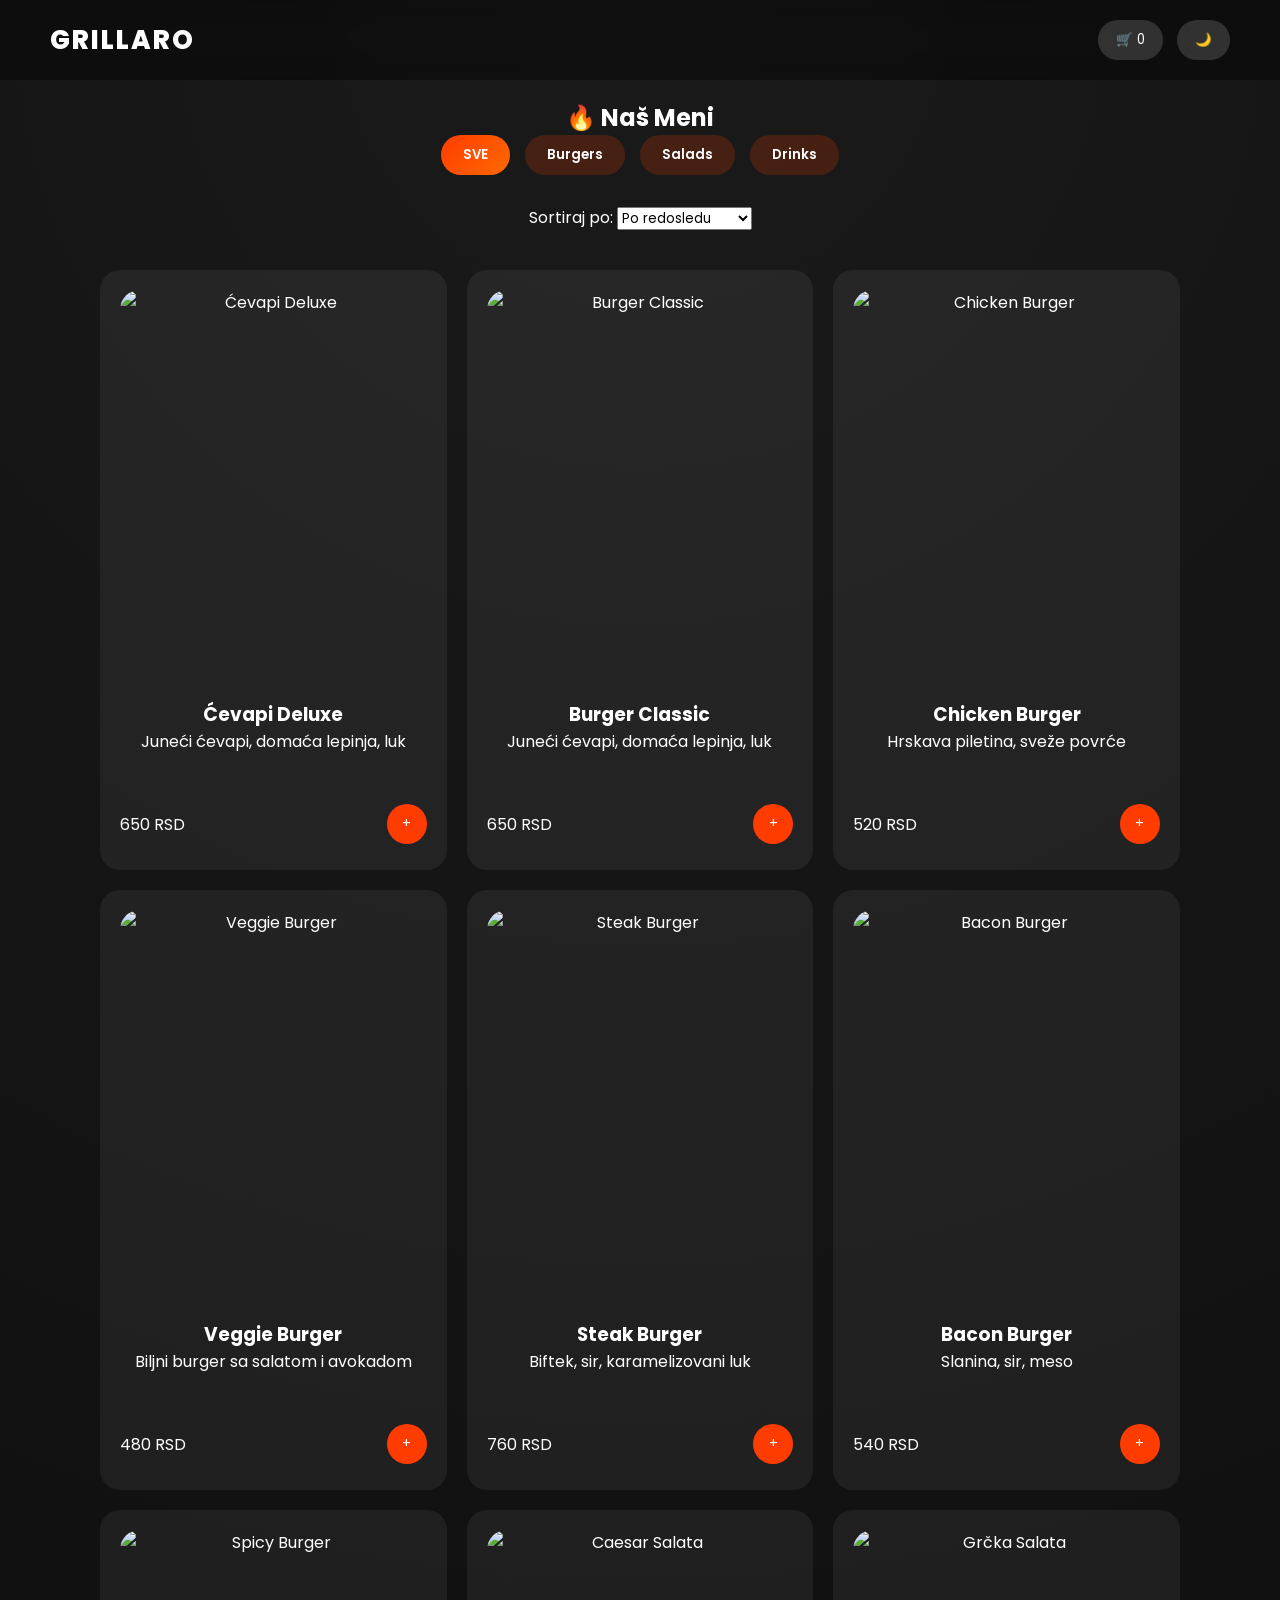
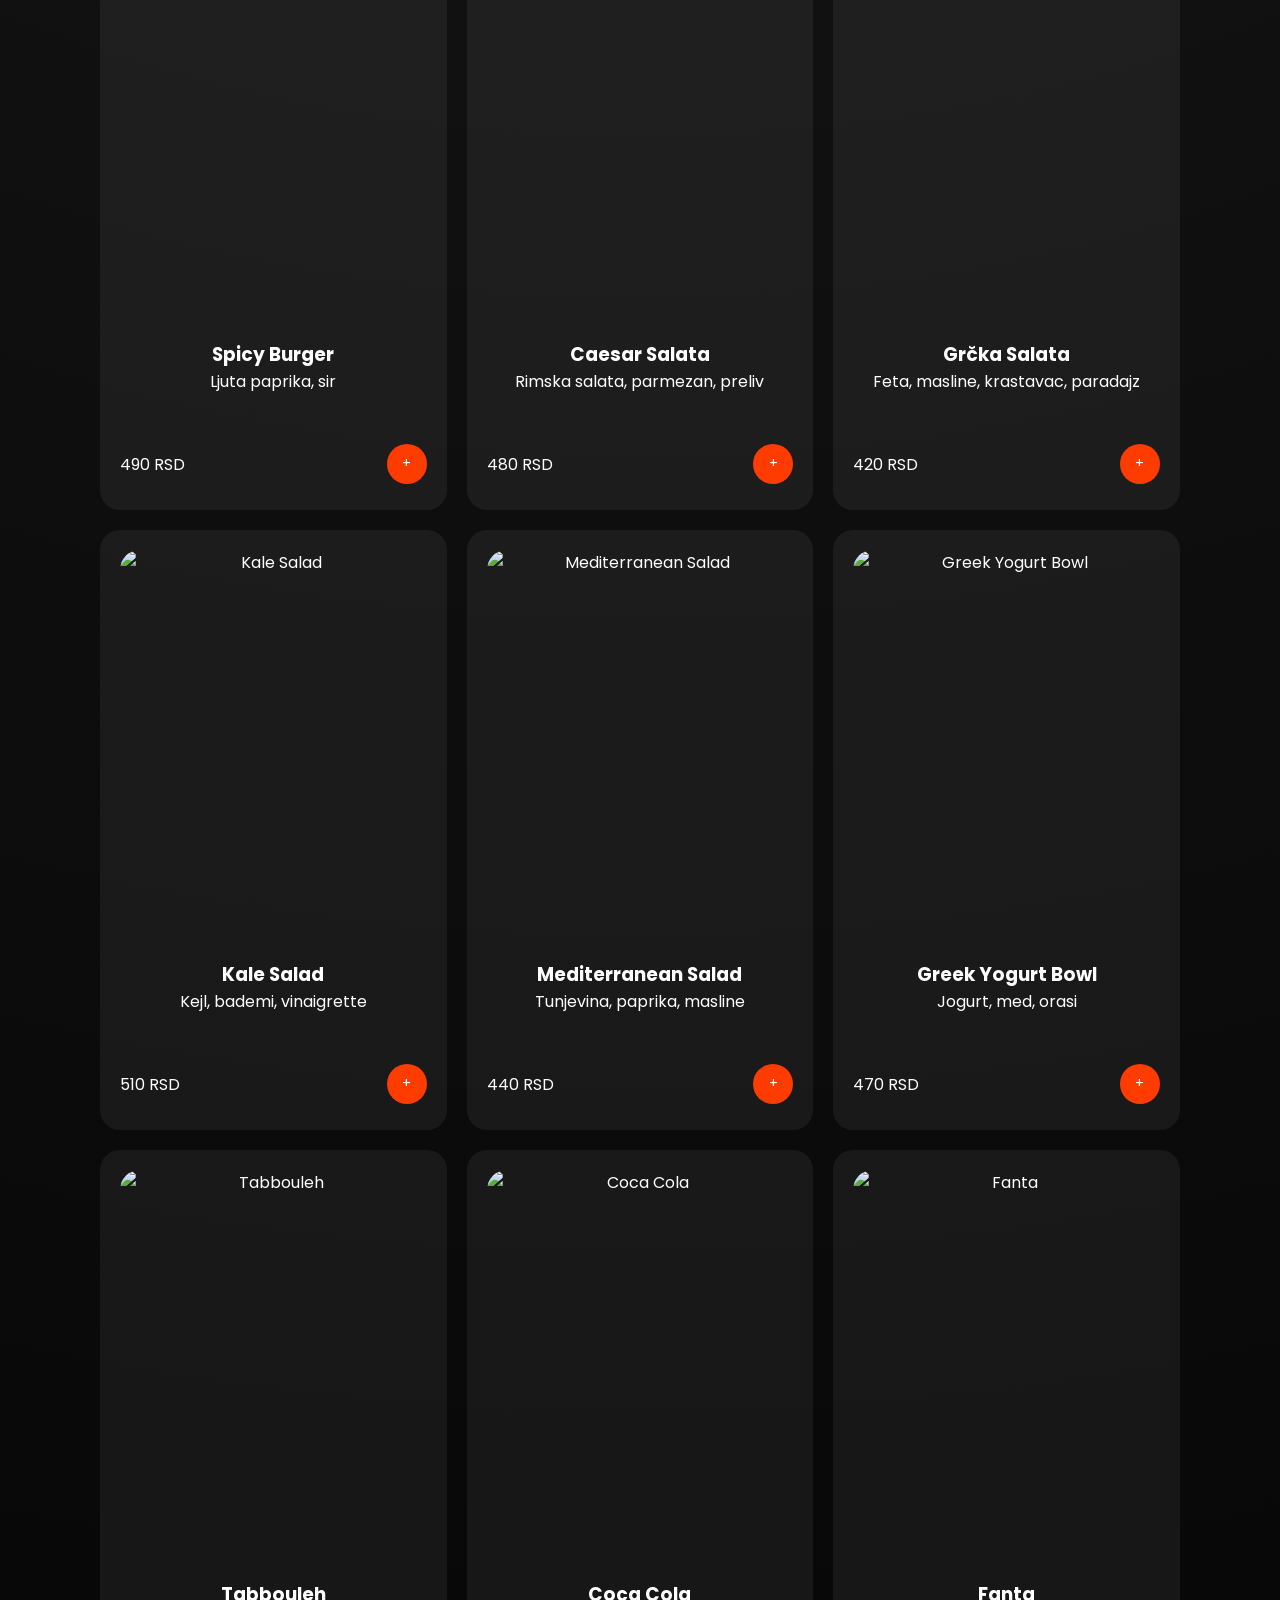
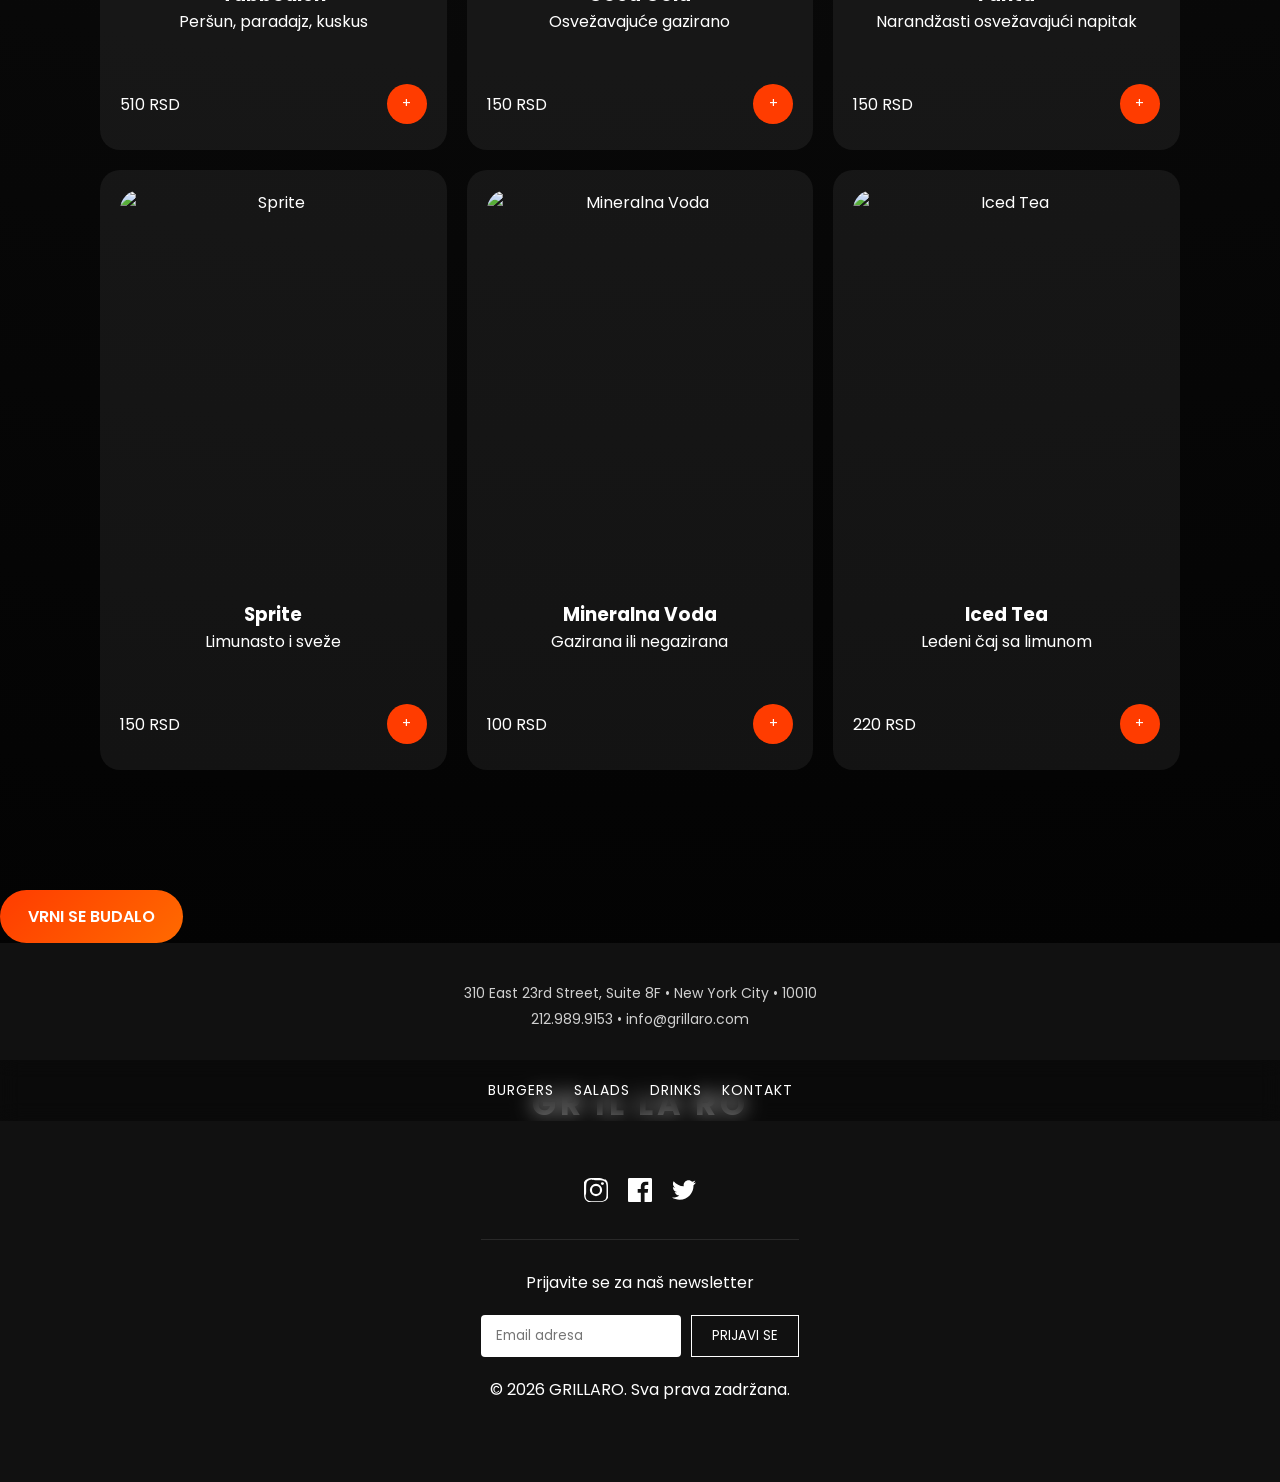
==== menu.html @ 5ab568bf "Create menu.html" ====
<!DOCTYPE html>
<html lang="sr">
<head>
<meta charset="UTF-8">
<meta name="viewport" content="width=device-width, initial-scale=1.0">
<title>MENI</title>
<link rel="stylesheet" href="style.css">
<link href="https://fonts.googleapis.com/css2?family=Poppins:wght@300;400;600;800&display=swap" rel="stylesheet">
</head>
<body>

<nav>
  <div class="logo">GRILLARO</div>
  <div class="nav-right">
    <button class="cart-btn" onclick="toggleCart()">🛒 <span id="cart-count">0</span></button>
    <button id="theme-toggle" class="theme-btn">🌙</button>
  </div>
</nav>


<!-- ===== MENU Sekcija sa kategorijama i filterima ===== -->
<section id="menu" class="menu">
  <h2>🔥 Naš Meni</h2>

  <!-- TAB SEKCIJE -->
  <div class="tabs">
    <button class="tab-btn active" data-category="all">SVE</button>
    <button class="tab-btn" data-category="burgers">Burgers</button>
    <button class="tab-btn" data-category="salads">Salads</button>
    <button class="tab-btn" data-category="drinks">Drinks</button>
  </div>

  <!-- FILTER -->
  <div class="filters">
    <label>Sortiraj po: 
      <select id="sortSelect">
        <option value="default">Po redosledu</option>
        <option value="price-asc">Cena: od najniže</option>
        <option value="price-desc">Cena: od najviše</option>
        <option value="name-asc">A-Z</option>
        <option value="name-desc">Z-A</option>
      </select>
    </label>
  </div>

  <!-- Grid menija -->
  <div class="menu-grid" id="menu-grid">

    <!-- BURGERS -->
    <div class="card" data-category="burgers" data-price="650">
      <img src="slike/cevapi.jpg" alt="Ćevapi Deluxe">
      <h3>Ćevapi Deluxe</h3>
      <p class="ingredients">Juneći ćevapi, domaća lepinja, luk</p>
      <div class="price-row"><span>650 RSD</span><button onclick="addToCart('Ćevapi Deluxe',650,'slike/cevapi.jpg')">+</button></div>
    </div>

    <div class="card" data-category="burgers" data-price="650">
      <img src="slike/burger.jpg" alt="Burger Classic">
      <h3>Burger Classic</h3>
      <p class="ingredients">Juneći ćevapi, domaća lepinja, luk</p>
      <div class="price-row"><span>650 RSD</span><button onclick="addToCart('Burger Classic',650, 'slike/burger.jpg')">+</button></div>
    </div>

    <div class="card" data-category="burgers" data-price="520">
      <img src="slike/ciken.jpg" alt="Chicken Burger">
      <h3>Chicken Burger</h3>
      <p class="ingredients">Hrskava piletina, sveže povrće</p>
      <div class="price-row"><span>520 RSD</span><button onclick="addToCart('Chicken Burger',520, 'slike/ciken.jpg')">+</button></div>
    </div>

    <div class="card" data-category="burgers" data-price="480">
      <img src="slike/veggie.jpg" alt="Veggie Burger">
      <h3>Veggie Burger</h3>
      <p class="ingredients">Biljni burger sa salatom i avokadom</p>
      <div class="price-row"><span>480 RSD</span><button onclick="addToCart('Veggie Burger',480, 'slike/veggie.jpg')">+</button></div>
    </div>

    <div class="card" data-category="burgers" data-price="760">
      <img src="slike/steak.jpg" alt="Steak Burger">
      <h3>Steak Burger</h3>
      <p class="ingredients">Biftek, sir, karamelizovani luk</p>
      <div class="price-row"><span>760 RSD</span><button onclick="addToCart('Steak Burger',760, 'slike/steak.jpg')">+</button></div>
    </div>

    <div class="card" data-category="burgers" data-price="540">
      <img src="slike/slanina.jpg" alt="Bacon Burger">
      <h3>Bacon Burger</h3>
      <p class="ingredients">Slanina, sir, meso</p>
      <div class="price-row"><span>540 RSD</span><button onclick="addToCart('Bacon Burger',540, 'slike/slanina.jpg')">+</button></div>
    </div>

    <div class="card" data-category="burgers" data-price="490">
      <img src="slike/spicy.jpg" alt="Spicy Burger">
      <h3>Spicy Burger</h3>
      <p class="ingredients">Ljuta paprika, sir</p>
      <div class="price-row"><span>490 RSD</span><button onclick="addToCart('Spicy Burger',490, 'slike/spicy.jpg')">+</button></div>
    </div>

    <!-- SALADS -->
    <div class="card" data-category="salads" data-price="480">
      <img src="slike/istockphoto-2185226279-612x612.jpg" alt="Caesar Salata">
      <h3>Caesar Salata</h3>
      <p class="ingredients">Rimska salata, parmezan, preliv</p>
      <div class="price-row"><span>480 RSD</span><button onclick="addToCart('Caesar Salata',480, 'slike/istockphoto-2185226279-612x612.jpg')">+</button></div>
    </div>

    <div class="card" data-category="salads" data-price="420">
      <img src="slike/grcka.jpg" alt="Grčka Salata">
      <h3>Grčka Salata</h3>
      <p class="ingredients">Feta, masline, krastavac, paradajz</p>
      <div class="price-row"><span>420 RSD</span><button onclick="addToCart('Grčka Salata',420, 'slike/grcka.jpg')">+</button></div>
    </div>

    <div class="card" data-category="salads" data-price="510">
      <img src="slike/kale.jpg" alt="Kale Salad">
      <h3>Kale Salad</h3>
      <p class="ingredients">Kejl, bademi, vinaigrette</p>
      <div class="price-row"><span>510 RSD</span><button onclick="addToCart('Kale Salad',510, 'slike/kale.jpg')">+</button></div>
    </div>

    <div class="card" data-category="salads" data-price="440">
      <img src="slike/medit.jpg" alt="Mediterranean Salad">
      <h3>Mediterranean Salad</h3>
      <p class="ingredients">Tunjevina, paprika, masline</p>
      <div class="price-row"><span>440 RSD</span><button onclick="addToCart('Mediterranean Salad',440, 'slike/medit.jpg')">+</button></div>
    </div>

    <div class="card" data-category="salads" data-price="470">
      <img src="slike/greek.jpg" alt="Greek Yogurt Bowl">
      <h3>Greek Yogurt Bowl</h3>
      <p class="ingredients">Jogurt, med, orasi</p>
      <div class="price-row"><span>470 RSD</span><button onclick="addToCart('Greek Yogurt Bowl',470, 'slike/greek.jpg')">+</button></div>
    </div>

    <div class="card" data-category="salads" data-price="510">
      <img src="slike/tabb.jpg" alt="Tabbouleh">
      <h3>Tabbouleh</h3>
      <p class="ingredients">Peršun, paradajz, kuskus</p>
      <div class="price-row"><span>510 RSD</span><button onclick="addToCart('Tabbouleh',510, 'slike/tabb.jpg')">+</button></div>
    </div>

    <!-- DRINKS -->
    <div class="card" data-category="drinks" data-price="150">
      <img src="slike/coca.jpg" alt="Coca Cola">
      <h3>Coca Cola</h3>
      <p class="ingredients">Osvežavajuće gazirano</p>
      <div class="price-row"><span>150 RSD</span><button onclick="addToCart('Coca Cola',150, 'slike/coca.jpg')">+</button></div>
    </div>

    <div class="card" data-category="drinks" data-price="150">
      <img src="slike/fanta.jpg" alt="Fanta">
      <h3>Fanta</h3>
      <p class="ingredients">Narandžasti osvežavajući napitak</p>
      <div class="price-row"><span>150 RSD</span><button onclick="addToCart('Fanta',150, 'slike/fanta.jpg')">+</button></div>
    </div>

    <div class="card" data-category="drinks" data-price="150">
      <img src="slike/sprite.jpg" alt="Sprite">
      <h3>Sprite</h3>
      <p class="ingredients">Limunasto i sveže</p>
      <div class="price-row"><span>150 RSD</span><button onclick="addToCart('Sprite',150, 'slike/sprite.jpg')">+</button></div>
    </div>

    <div class="card" data-category="drinks" data-price="100">
      <img src="slike/miner.jpg" alt="Mineralna Voda">
      <h3>Mineralna Voda</h3>
      <p class="ingredients">Gazirana ili negazirana</p>
      <div class="price-row"><span>100 RSD</span><button onclick="addToCart('Mineralna Voda',100, 'slike/miner.jpg')">+</button></div>
    </div>

    <div class="card" data-category="drinks" data-price="220">
      <img src="slike/ice.jpg" alt="Iced Tea">
      <h3>Iced Tea</h3>
      <p class="ingredients">Ledeni čaj sa limunom</p>
      <div class="price-row"><span>220 RSD</span><button onclick="addToCart('Iced Tea',220, 'slike/ice.jpg')">+</button></div>
    </div>

  </div>
</section>
<div class="cart-overlay" id="cart">
  <div class="cart-panel">
    <div class="cart-header">
      <h2>🛒 Tvoja Korpa</h2>
      <button class="close-cart" onclick="toggleCart()"><span></span><span></span></button>
    </div>

    <div id="cart-items" class="cart-items">
      <div class="empty-cart">🛒 Korpa je prazna</div>
    </div>

 <div class="delivery-section">
  <h3>Podaci za preuzimanje</h3>
  <input type="text" placeholder="Ime" id="firstName">
  <input type="text" placeholder="Prezime" id="lastName">
  <input type="tel" placeholder="Broj telefona" id="phone">
  <input type="date" id="pickupDate">
  <input type="time" id="pickupTime">
</div>

    <div class="cart-footer">
      <div class="summary">
        <div><span>Artikli</span><span id="items-total">0 RSD</span></div>
        <div><span>Dostava</span><span id="delivery-price">0 RSD</span></div>
        <div class="grand"><span>Ukupno</span><span id="total">0 RSD</span></div>
      </div>
      <button class="checkout-btn">Poruči odmah</button>
    </div>
  </div>
</div>
<!-- Toast notifikacija -->
<div id="toast" class="toast"></div>

<a href="index.html" class="cta">VRNI SE BUDALO</a>

<footer>
  <div class="footer-top">
    <p>310 East 23rd Street, Suite 8F • New York City • 10010</p>
    <p>212.989.9153 • <a href="mailto:info@grillaro.com">info@grillaro.com</a></p>
  </div>

  <div class="footer-middle">
    <nav class="footer-menu">
      <a href="menu.html">Burgers</a>
      <a href="menu.html#salads">Salads</a>
      <a href="menu.html#drinks">Drinks</a>
      <a href="#">Kontakt</a>
    </nav>

    <div class="footer-logo">
      <span>GR</span>
      <span>IL</span>
      <span>LA</span>
      <span>RO</span>
    </div>

<div class="footer-social">
  <!-- Instagram -->
  <a href="#" aria-label="Instagram">
    <svg width="24" height="24" viewBox="0 0 24 24" fill="currentColor" xmlns="http://www.w3.org/2000/svg">
      <path d="M12 2.163c3.204 0 3.584.012 4.85.07 1.17.056 1.97.24 2.43.403a4.92 4.92 0 011.756 1.022 4.92 4.92 0 011.022 1.756c.163.46.347 1.26.403 2.43.058 1.266.07 1.646.07 4.85s-.012 3.584-.07 4.85c-.056 1.17-.24 1.97-.403 2.43a4.92 4.92 0 01-1.022 1.756 4.92 4.92 0 01-1.756 1.022c-.46.163-1.26.347-2.43.403-1.266.058-1.646.07-4.85.07s-3.584-.012-4.85-.07c-1.17-.056-1.97-.24-2.43-.403a4.92 4.92 0 01-1.756-1.022 4.92 4.92 0 01-1.022-1.756c-.163-.46-.347-1.26-.403-2.43C2.175 15.747 2.163 15.367 2.163 12s.012-3.584.07-4.85c.056-1.17.24-1.97.403-2.43a4.92 4.92 0 011.022-1.756 4.92 4.92 0 011.756-1.022c.46-.163 1.26-.347 2.43-.403C8.416 2.175 8.796 2.163 12 2.163zm0-2.163C8.741 0 8.332.014 7.052.072 5.775.13 4.712.307 3.842.64 2.912 1 2.1 1.506 1.392 2.214.684 2.921.178 3.734-.182 4.664c-.333.87-.51 1.933-.568 3.21C-.014 8.332 0 8.741 0 12s.014 3.668.072 4.948c.058 1.277.235 2.34.568 3.21.36.93.866 1.743 1.574 2.451.707.708 1.52 1.214 2.451 1.574.87.333 1.933.51 3.21.568C8.332 23.986 8.741 24 12 24s3.668-.014 4.948-.072c1.277-.058 2.34-.235 3.21-.568.93-.36 1.743-.866 2.451-1.574.708-.707 1.214-1.52 1.574-2.451.333-.87.51-1.933.568-3.21C23.986 15.668 24 15.259 24 12s-.014-3.668-.072-4.948c-.058-1.277-.235-2.34-.568-3.21-.36-.93-.866-1.743-1.574-2.451C20.36 1.506 19.547 1 18.616.64c-.87-.333-1.933-.51-3.21-.568C15.668.014 15.259 0 12 0z"/>
      <path d="M12 5.838a6.162 6.162 0 100 12.324 6.162 6.162 0 000-12.324zm0 10.162a3.999 3.999 0 110-7.998 3.999 3.999 0 010 7.998z"/>
      <circle cx="18.406" cy="5.594" r="1.44"/>
    </svg>
  </a>

  <!-- Facebook -->
  <a href="#" aria-label="Facebook">
    <svg width="24" height="24" viewBox="0 0 24 24" fill="currentColor" xmlns="http://www.w3.org/2000/svg">
      <path d="M22.675 0H1.325C.593 0 0 .593 0 1.325v21.351C0 23.407.593 24 1.325 24H12.82v-9.294H9.692V11.01h3.128V8.414c0-3.1 1.893-4.788 4.658-4.788 1.325 0 2.462.099 2.795.143v3.24l-1.918.001c-1.504 0-1.795.715-1.795 1.763v2.31h3.587l-.467 3.696h-3.12V24h6.116c.73 0 1.324-.593 1.324-1.324V1.325C24 .593 23.407 0 22.675 0z"/>
    </svg>
  </a>

  <!-- Twitter -->
  <a href="#" aria-label="Twitter">
    <svg width="24" height="24" viewBox="0 0 24 24" fill="currentColor" xmlns="http://www.w3.org/2000/svg">
      <path d="M23.954 4.569c-.885.392-1.83.656-2.825.775 1.014-.611 1.794-1.574 2.163-2.723-.951.564-2.005.974-3.127 1.195-.897-.957-2.178-1.555-3.594-1.555-2.719 0-4.924 2.206-4.924 4.924 0 .39.045.765.127 1.124-4.09-.205-7.719-2.165-10.148-5.144-.424.729-.666 1.577-.666 2.476 0 1.708.869 3.215 2.188 4.099-.807-.026-1.566-.247-2.229-.616v.062c0 2.385 1.693 4.374 3.946 4.827-.413.111-.849.171-1.296.171-.317 0-.626-.03-.927-.086.627 1.956 2.444 3.377 4.6 3.416-1.68 1.316-3.808 2.101-6.115 2.101-.397 0-.788-.023-1.175-.068 2.179 1.396 4.768 2.211 7.557 2.211 9.054 0 14-7.496 14-13.986 0-.21 0-.423-.015-.634.961-.695 1.8-1.562 2.46-2.549l-.047-.02z"/>
    </svg>
  </a>
</div>


  <div class="footer-bottom">
    <p>Prijavite se za naš newsletter</p>
    <form class="footer-newsletter">
      <input type="email" placeholder="Email adresa">
      <button type="submit">PRIJAVI SE</button>
    </form>
    <p>© 2026 GRILLARO. Sva prava zadržana.</p>
  </div>
</footer>


<script src="script.js"></script>
</body>
</html>
---- style.css ----
/* GLOBAL */
* {
  margin: 0;
  padding: 0;
  box-sizing: border-box;
  font-family: 'Poppins', sans-serif;
}
body {
  background: radial-gradient(circle at top, #1a1a1a, #000);
  color: #fff;
  transition: background 0.5s ease, color 0.5s ease;
}

/* OVO JE JEDINA NOVA LINIJA KOJA TI TREBA ZA FILTERE */
.hidden { display: none !important; }

/* NAV */
nav {
  display: flex;
  justify-content: space-between;
  align-items: center;
  padding: 20px 50px;
  position: fixed;
  width: 100%;
  backdrop-filter: blur(10px);
  background: rgba(0,0,0,0.4);
  z-index: 10;
}
.logo {
  font-size: 26px;
  font-weight: 800;
  letter-spacing: 2px;
}
.cart-btn, .theme-btn {
  background: #ffffff26;
  border: none;
  padding: 10px 18px;
  color: white;
  border-radius: 30px;
  cursor: pointer;
  margin-left: 10px;
  transition: 0.3s;
}
.cart-btn:hover, .theme-btn:hover { transform: scale(1.05); }

/* HERO */
.hero {
  height: 100vh;
  display: flex;
  align-items: center;
  justify-content: center;
  padding: 0 60px;
  position: relative;
  color: white;
  text-align: center;
  background: linear-gradient(rgba(0,0,0,0.5), rgba(0,0,0,0.5)),
              url("https://images.unsplash.com/photo-1600891964599-f61ba0e24092") center/cover no-repeat;
  background-size: cover;
  transition: background 0.5s ease, color 0.5s ease;
}
.hero-text h1 {
  font-size: 64px;
  text-transform: uppercase;
  letter-spacing: 2px;
  text-shadow: 0 3px 15px rgba(0,0,0,0.5);
}
.hero-text span { color: #ff3c00; }
.hero-text p {
  margin-top: 15px;
  font-size: 20px;
  text-shadow: 0 2px 10px rgba(0,0,0,0.4);
}
.cta {
  display: inline-block;
  margin-top: 20px;
  background: linear-gradient(135deg,#ff3c00,#ff6a00);
  padding: 14px 28px;
  border-radius: 30px;
  color: white;
  font-weight: 600;
  text-decoration: none;
  transition: 0.3s;
}
.cta:hover { transform: scale(1.05); box-shadow: 0 5px 15px rgba(255,60,0,0.6); }

/* MENU GRID */
.menu {
  padding: 100px 100px;
}
.menu h2 {
  text-align: center;
  margin-left: auto;
  margin-right: auto;
}
.menu-grid {
  display: grid;
  grid-template-columns: repeat(3, 1fr);
  gap: 20px;
  margin-top: 40px;
}

/* KARTICE - VRACENO NA TVOJE */
.card {
  background: rgba(255,255,255,0.06);
  border-radius: 20px;
  overflow: hidden;
  padding: 20px;
  display: flex;
  flex-direction: column;
  align-items: center;
  text-align: center;
  height: 600px;
  transition: transform 0.3s ease;
}
.card img {
  width: 100%;
  height: 400px;
  object-fit: cover;
  border-radius: 20px;
  margin-bottom: 10px;
}

/* PRICE ROW */
.price-row {
  display: flex;
  justify-content: space-between;
  align-items: center;
  width: 100%;
  padding-top: 50px ;
}
.price-row button {
  width: 40px;
  height: 40px;
  border-radius: 50%;
  background: #ff3c00;
  border: none;
  color: white;
  cursor: pointer;
  transition: 0.3s;
}
.price-row button:hover { transform: scale(1.1); }

/* CART */
.cart-overlay {
  position: fixed;
  inset: 0;
  background: rgba(0,0,0,.6);
  backdrop-filter: blur(6px);
  opacity: 0;
  pointer-events: none;
  transition: opacity 0.4s ease;
  z-index: 90;
}
.cart-overlay.active { opacity: 1; pointer-events: all; }

.cart-panel {
  position: fixed;
  right: 0;
  top: 0;
  width: 400px;
  height: 100%;
  background: #111;
  color: #fff;
  display: flex;
  flex-direction: column;
  padding: 20px;
  transform: translateX(100%);
  transition: transform 0.4s ease, background 0.5s ease, color 0.5s ease;
  border-radius: 20px 0 0 20px;
  box-shadow: -5px 0 30px rgba(0,0,0,0.7);
}
.cart-overlay.active .cart-panel { transform: translateX(0); }

.cart-header {
  display: flex;
  justify-content: space-between;
  align-items: center;
  padding-bottom: 10px;
  border-bottom: 1px solid rgba(255,255,255,0.1);
}
.cart-header h2 { font-size: 22px; font-weight: 700; }

.close-cart {
  width: 36px;
  height: 36px;
  border-radius: 50%;
  background: rgba(255,255,255,0.08);
  border: 1px solid rgba(255,255,255,0.15);
  display: flex;
  align-items: center;
  justify-content: center;
  cursor: pointer;
  position: relative;
  transition: 0.3s;
}
.close-cart span {
  position: absolute;
  width: 16px;
  height: 2px;
  background: white;
  border-radius: 2px;
}
.close-cart span:first-child { transform: rotate(45deg); }
.close-cart span:last-child { transform: rotate(-45deg); }

.cart-items { flex:1; overflow-y:auto; margin: 15px 0; }
.cart-item {
  display:flex;
  gap:15px;
  align-items:center;
  background: rgba(255,255,255,0.05);
  padding: 12px;
  border-radius: 15px;
  margin-bottom: 12px;
}
.cart-img { width:60px; height:60px; object-fit:cover; border-radius:10px; }

.cart-controls {
  display:flex;
  align-items:center;
  gap:8px;
  margin-top:5px;
}
.cart-controls button {
  width:32px;
  height:32px;
  border-radius:50%;
  background: #ff3c00;
  border:none;
  color:white;
  font-size:18px;
  font-weight:600;
  cursor:pointer;
}

.delivery-section { padding:20px 0; }
.delivery-section input {
  width:100%; margin-bottom:15px; padding: 14px 16px; border-radius: 14px;
  border: 1px solid rgba(255,255,255,0.2); background: rgba(255,255,255,0.05); color: #fff;
}

.checkout-btn {
  width:100%; padding:14px; background: linear-gradient(135deg,#ff3c00,#ff6a00);
  border:none; border-radius:30px; color:white; font-weight:600; cursor:pointer;
}

/* LIGHT MODE - VRACENO TVOJE */
body.light { background:#f8f8f8; color:#111; }
body.light nav { background: rgba(255,255,255,0.8); color:#111; }
body.light .card { background: rgba(255,255,255,0.9); color:#111; }
body.light .cart-panel { background:#ffffff; color:#111; }
body.light .card .ingredients, body.light .card p { color: #333; }

/* TABS I FILTERI - VRACENO TVOJE */
.tabs { display: flex; justify-content: center; flex-wrap: wrap; gap: 15px; margin-bottom: 30px; }
.tab-btn {
  padding: 10px 22px; border: none; border-radius: 30px; cursor: pointer;
  background: rgba(255,60,0,0.2); color: white; font-weight: 600; transition: 0.3s;
}
.tab-btn.active { background: linear-gradient(135deg,#ff3c00,#ff6a00); }

.filters { display: flex; justify-content: center; flex-wrap: wrap; gap: 15px; margin-bottom: 30px; }

/* RESPONSIVE - VRACEN TVOJ ORIGINALNI MOBILNI DIZAJN */
@media (max-width: 1024px) { .menu-grid { grid-template-columns: repeat(2, 1fr); } }
@media (max-width: 600px) {
  .menu { padding: 80px 16px; }
  .menu-grid { grid-template-columns: 1fr; gap: 14px; }
  .card { flex-direction: row; height: auto; padding: 12px; text-align: left; align-items: flex-start; border-radius: 18px; }
  .card img { width: 90px; height: 90px; border-radius: 14px; margin-bottom: 0; margin-right: 12px; flex-shrink: 0; }
  .card-content { flex: 1; display: flex; flex-direction: column; justify-content: space-between; min-height: 90px; }
  .cart-panel { width: 85%; }
}

/* FOOTER - TVOJ ORIGINALNI */
footer { background: #111; color: #ffffff; padding: 40px 20px; text-align: center; }
.footer-logo { font-size: 32px; font-weight: 700; letter-spacing: 4px; margin: 20px 0; }
.footer-social a svg { width: 24px; height: 24px; fill: currentColor; }

.hidden { display: none !important; }

/* LIGHT MODE SPECIFIČNE POPRAVKE ZA KORPU */
body.light .cart-panel { 
    background: #ffffff; 
    color: #111; 
    box-shadow: -5px 0 30px rgba(0,0,0,0.1); 
}
body.light .cart-header { border-bottom: 1px solid #ddd; }
body.light .cart-item { background: #f0f0f0; color: #111; }
body.light .cart-item strong { color: #000; }
body.light .close-cart { background: #eee; border-color: #ddd; }
body.light .close-cart span { background: #111; }
body.light .delivery-section input {
    background: #fff;
    border: 1px solid #ccc;
    color: #111;
}
body.light .delivery-section h3 { color: #111; }
body.light .summary span { color: #333; }

/* Razdvajanje teksta i cene u dnu korpe */
.summary div {
    display: flex;
    justify-content: space-between; /* Ovo gura cenu skroz desno */
    align-items: center;
    margin-bottom: 10px;
    width: 100%;
}

.summary .grand {
    margin-top: 15px;
    padding-top: 15px;
    border-top: 1px solid rgba(255, 255, 255, 0.1);
    font-size: 1.2rem;
    font-weight: 700;
}

/* Prilagođavanje za Light Mode da se vidi linija razgraničenja */
body.light .summary .grand {
    border-top: 1px solid #ddd;
}

@media (max-width: 600px) {
  /* Smanjujemo padding celog panela da dobijemo prostor */
  .cart-panel { 
    width: 85%; 
    padding: 15px; 
  }

  /* Sekcija sa podacima postaje kompaktnija */
  .delivery-section {
    padding: 10px 0;
    display: grid;
    grid-template-columns: 1fr 1fr; /* Stavlja Ime i Prezime u isti red */
    gap: 8px;
  }

  .delivery-section h3 {
    grid-column: span 2; /* Naslov preko oba reda */
    font-size: 16px;
    margin-bottom: 5px;
  }

  .delivery-section input {
    padding: 10px;
    margin-bottom: 0; /* Gap preuzima razmak */
    font-size: 14px;
    border-radius: 10px;
  }

  /* Telefon, Datum i Vreme preko celog reda radi preglednosti */
  #phone, #pickupDate, #pickupTime {
    grid-column: span 2;
  }

  /* Smanjujemo i artikle u korpi da bi ih stalo više */
  .cart-item {
    padding: 8px;
    gap: 10px;
  }
  
  .cart-img {
    width: 45px;
    height: 45px;
  }
}

/* FOOTER - TVOJ ORIGINALNI STIL */
footer {
  background: #111;
  color: #ffffff;
  padding: 40px 20px;
  text-align: center;
}

.footer-top {
  margin-bottom: 30px;
}

.footer-top p {
  font-size: 14px;
  margin-bottom: 5px;
  opacity: 0.8;
}

.footer-top a {
  color: #fff;
  text-decoration: none;
}

.footer-middle {
  display: flex;
  flex-direction: column;
  align-items: center;
  gap: 30px;
  margin-bottom: 40px;
}

.footer-menu {
  display: flex;
  gap: 20px;
  flex-wrap: wrap;
  justify-content: center;
}

.footer-menu a {
  color: #fff;
  text-decoration: none;
  font-size: 14px;
  text-transform: uppercase;
  letter-spacing: 1px;
}

/* TVOJ LOGO: GR IL LA RO horizontalno */
.footer-logo {
  font-size: 32px;
  font-weight: 700;
  letter-spacing: 4px;
  display: flex;
  gap: 10px;
  justify-content: center;
}

.footer-social {
  display: flex;
  gap: 20px;
  justify-content: center;
}

.footer-social a {
  color: #fff;
  transition: 0.3s;
}

.footer-bottom {
  border-top: 1px solid rgba(255,255,255,0.1);
  padding-top: 30px;
}

.footer-newsletter {
  display: flex;
  justify-content: center;
  gap: 10px;
  margin: 20px 0;
}

.footer-newsletter input {
  padding: 10px 15px;
  border-radius: 4px;
  border: none;
  width: 200px;
}

.footer-newsletter button {
  padding: 10px 20px;
  background: transparent;
  color: #fff;
  border: 1px solid #fff;
  cursor: pointer;
  transition: 0.3s;
}

.footer-newsletter button:hover {
  background: #fff;
  color: #000;
}

@media (max-width: 600px) {
  /* SMANJENA POLJA ZA UNOS */
  .delivery-section {
    display: grid;
    grid-template-columns: 1fr 1fr; /* Ime i Prezime u istom redu */
    gap: 8px;
    padding: 5px 0;
  }
  
  .delivery-section h3 {
    grid-column: span 2;
    font-size: 15px;
    margin-bottom: 5px;
  }

  .delivery-section input {
    padding: 8px 12px;
    font-size: 13px;
    margin-bottom: 0;
    border-radius: 8px;
  }

  /* Polja koja moraju biti dugačka */
  #phone, #pickupDate, #pickupTime {
    grid-column: span 2;
  }

  /* Smanjujemo i visinu artikala u korpi da bi stalo više */
  .cart-item {
    padding: 8px;
    margin-bottom: 8px;
  }
  
  .cart-img {
    width: 40px;
    height: 40px;
  }
}

@media (max-width: 600px) {
  .menu { padding: 80px 16px; }
  .menu-grid { grid-template-columns: 1fr; gap: 14px; }

  /* Kartica */
  .card {
    display: flex;
    flex-direction: row; /* slika levo, tekst desno */
    align-items: flex-start;
    padding: 12px;
    gap: 12px;
    background: rgba(255,255,255,0.05);
    border-radius: 18px;
    position: relative; /* za apsolutno pozicioniranje cena+dugme */
    height: 120px; /* minimalna visina kartice */
  }

  /* Slika */
  .card img {
    width: 90px;
    height: 90px;
    border-radius: 14px;
    object-fit: cover;
    flex-shrink: 0;
  }

  /* Desni deo */
  .card-content {
    display: flex;
    flex-direction: column;
    flex: 1;
    min-width: 0;
    padding-right: 60px; /* prostor za dugme + cena */
  }

  /* Ime proizvoda */
  .card h3 {
    font-size: 16px;
    font-weight: 700;
    margin-bottom: 8px;
    color: #fff;
    white-space: normal;
  }

  /* Sakrivamo opis proizvoda */
  .card .ingredients {
    display: none;
  }

  /* Dugme + i cena u donjem desnom uglu */
  .price-row {
    position: absolute;
    bottom: 12px;
    right: 12px;
    display: flex;
    align-items: center;
    gap: 6px; /* cena odmah pored dugmeta */
  }

  .price-row button {
    width: 36px;
    height: 36px;
    background: linear-gradient(135deg, #ff3c00, #ff6a00);
    border-radius: 12px;
    border: none;
    color: white;
    font-size: 20px;
    cursor: pointer;
    box-shadow: 0 3px 8px rgba(255,60,0,0.3);
  }

  .price-row span {
    font-size: 16px;
    font-weight: 700;
    color: #ff3c00;
    padding-left: 330px;
  }

  /* Light mode prilagodbe */
  body.light .card h3 { color: #111; }
}
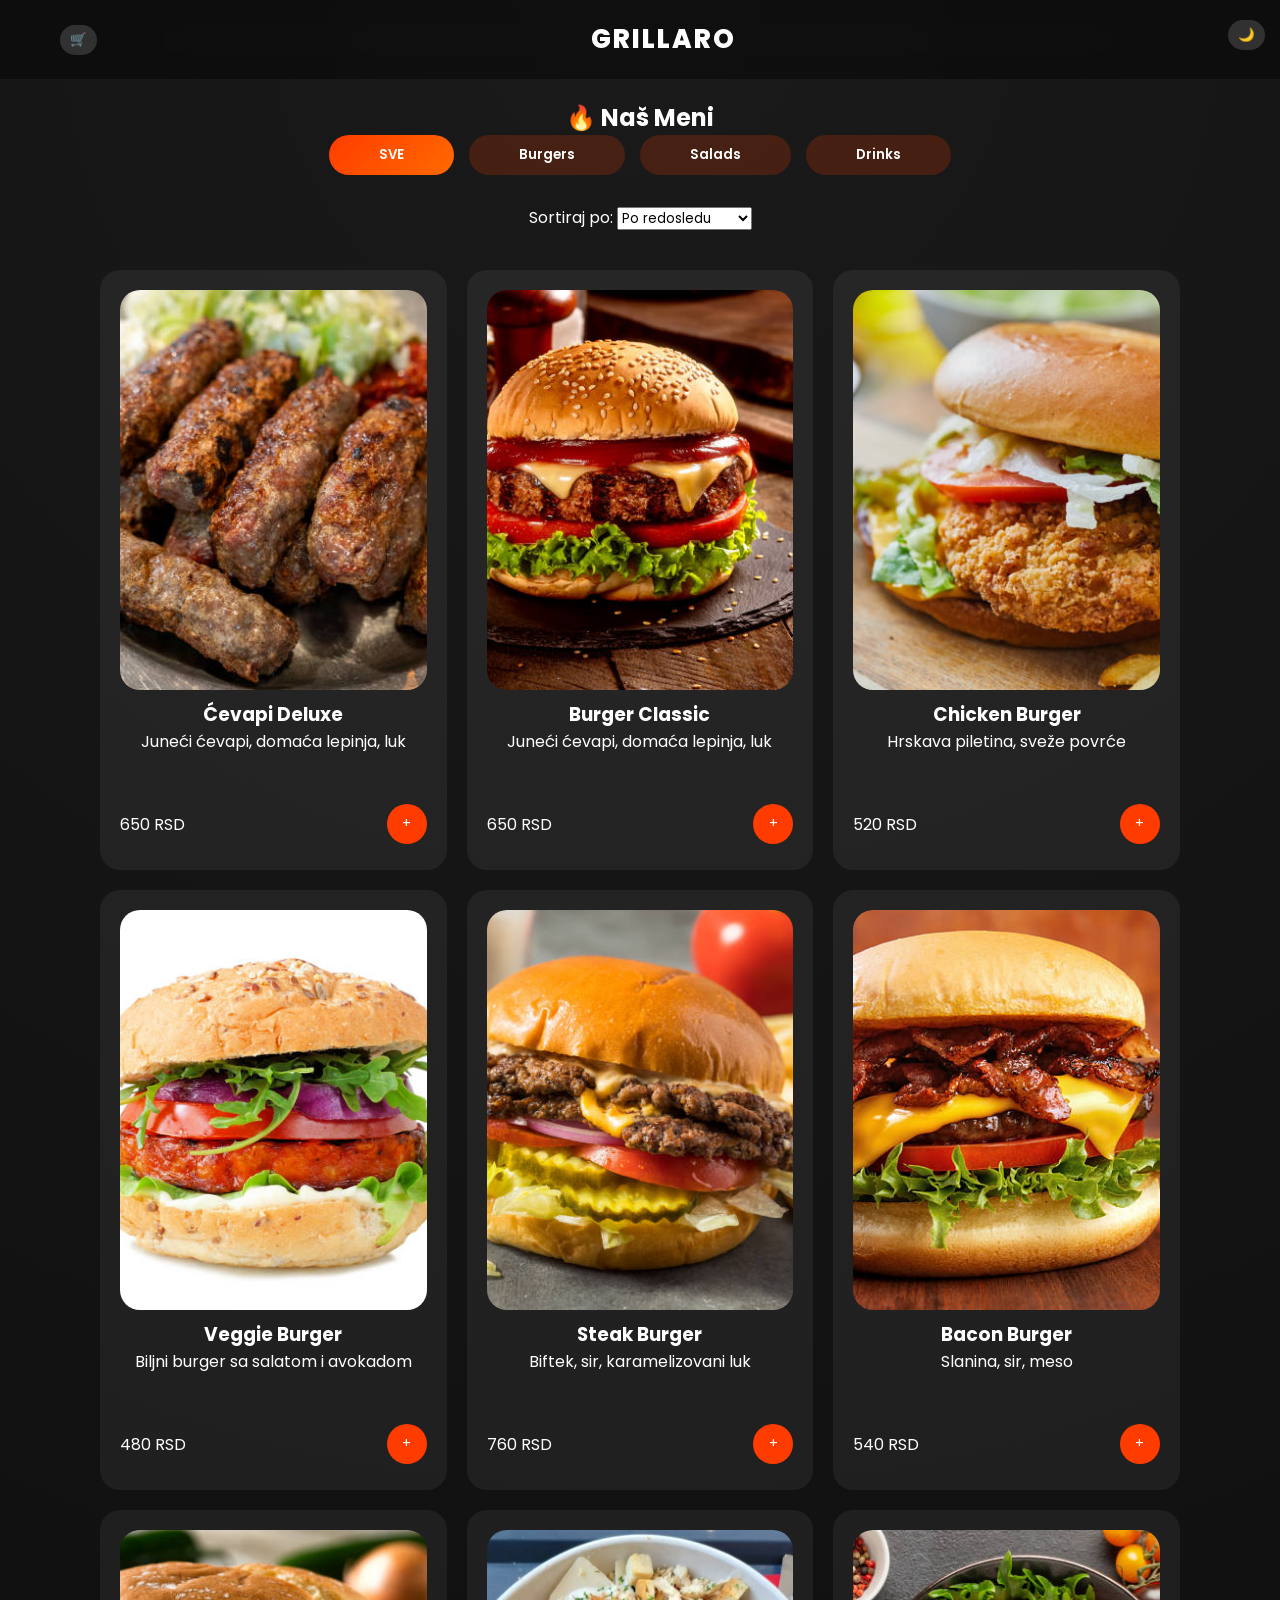
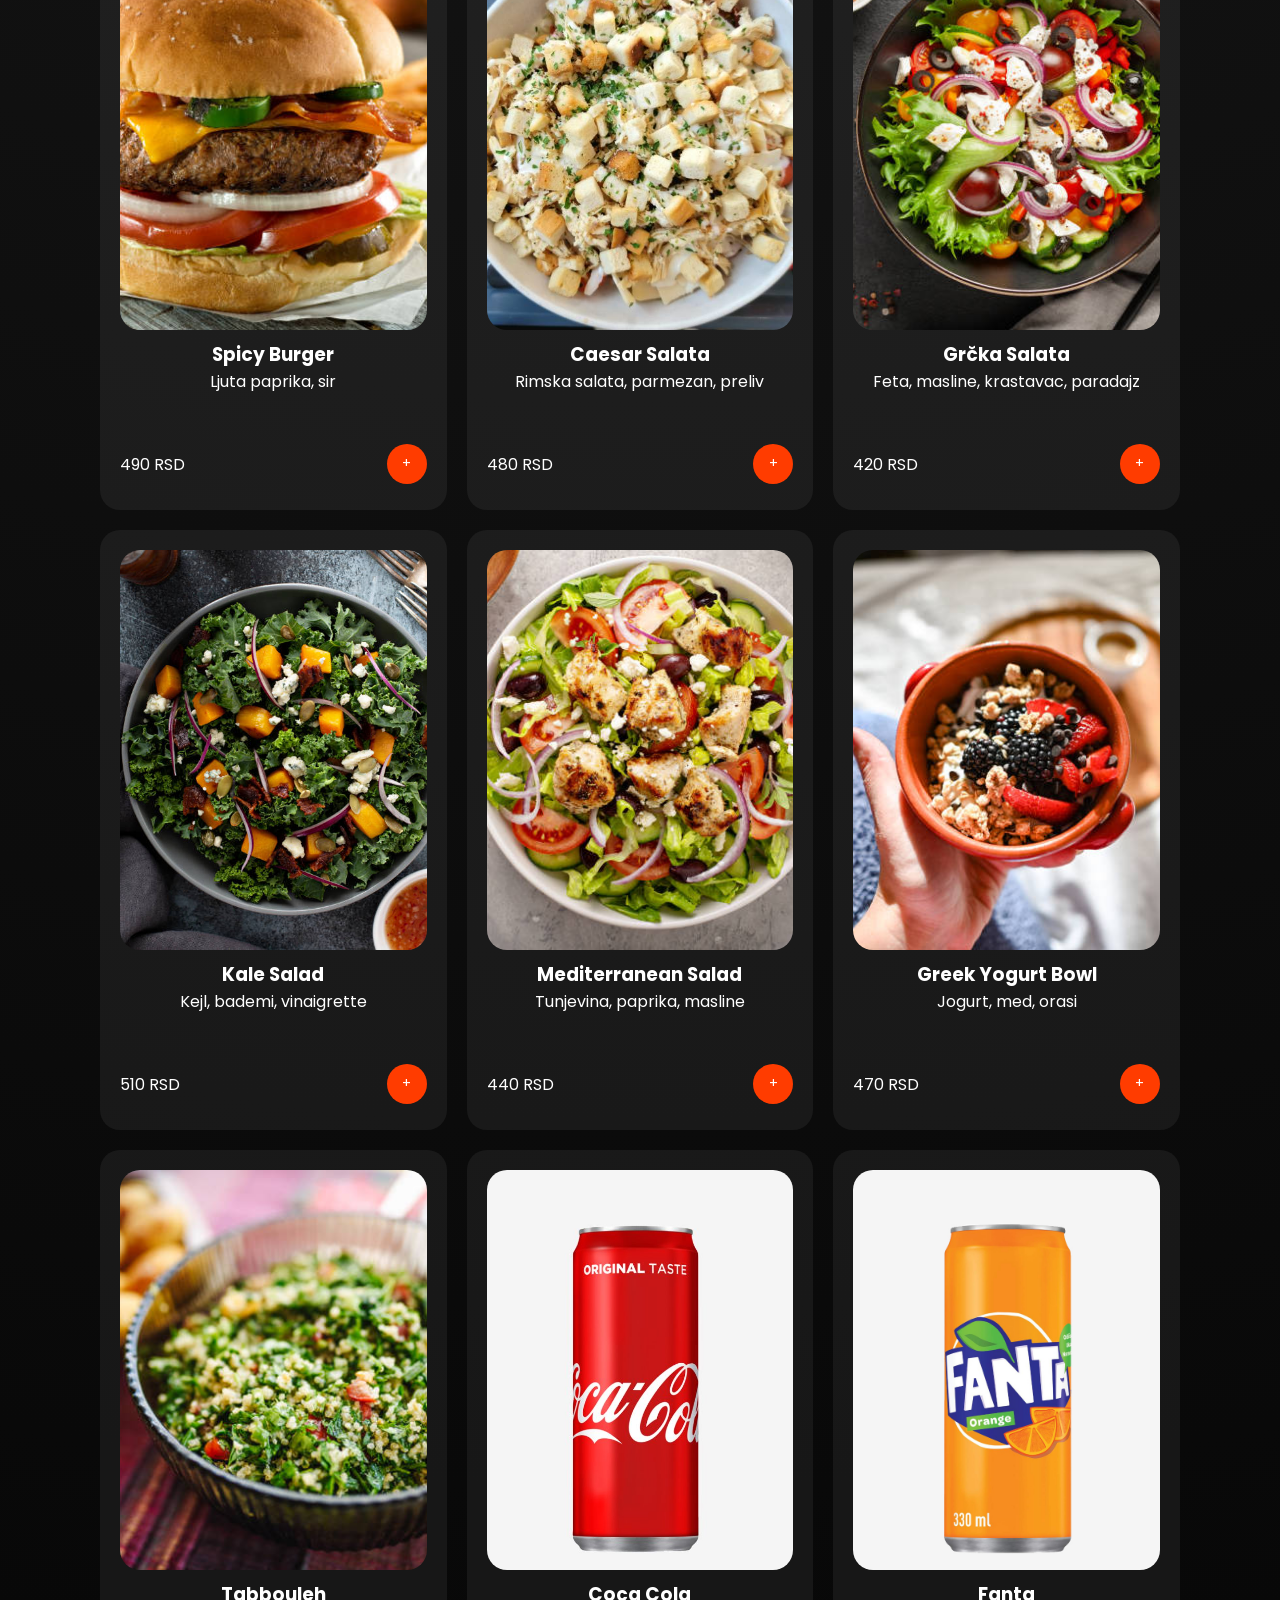
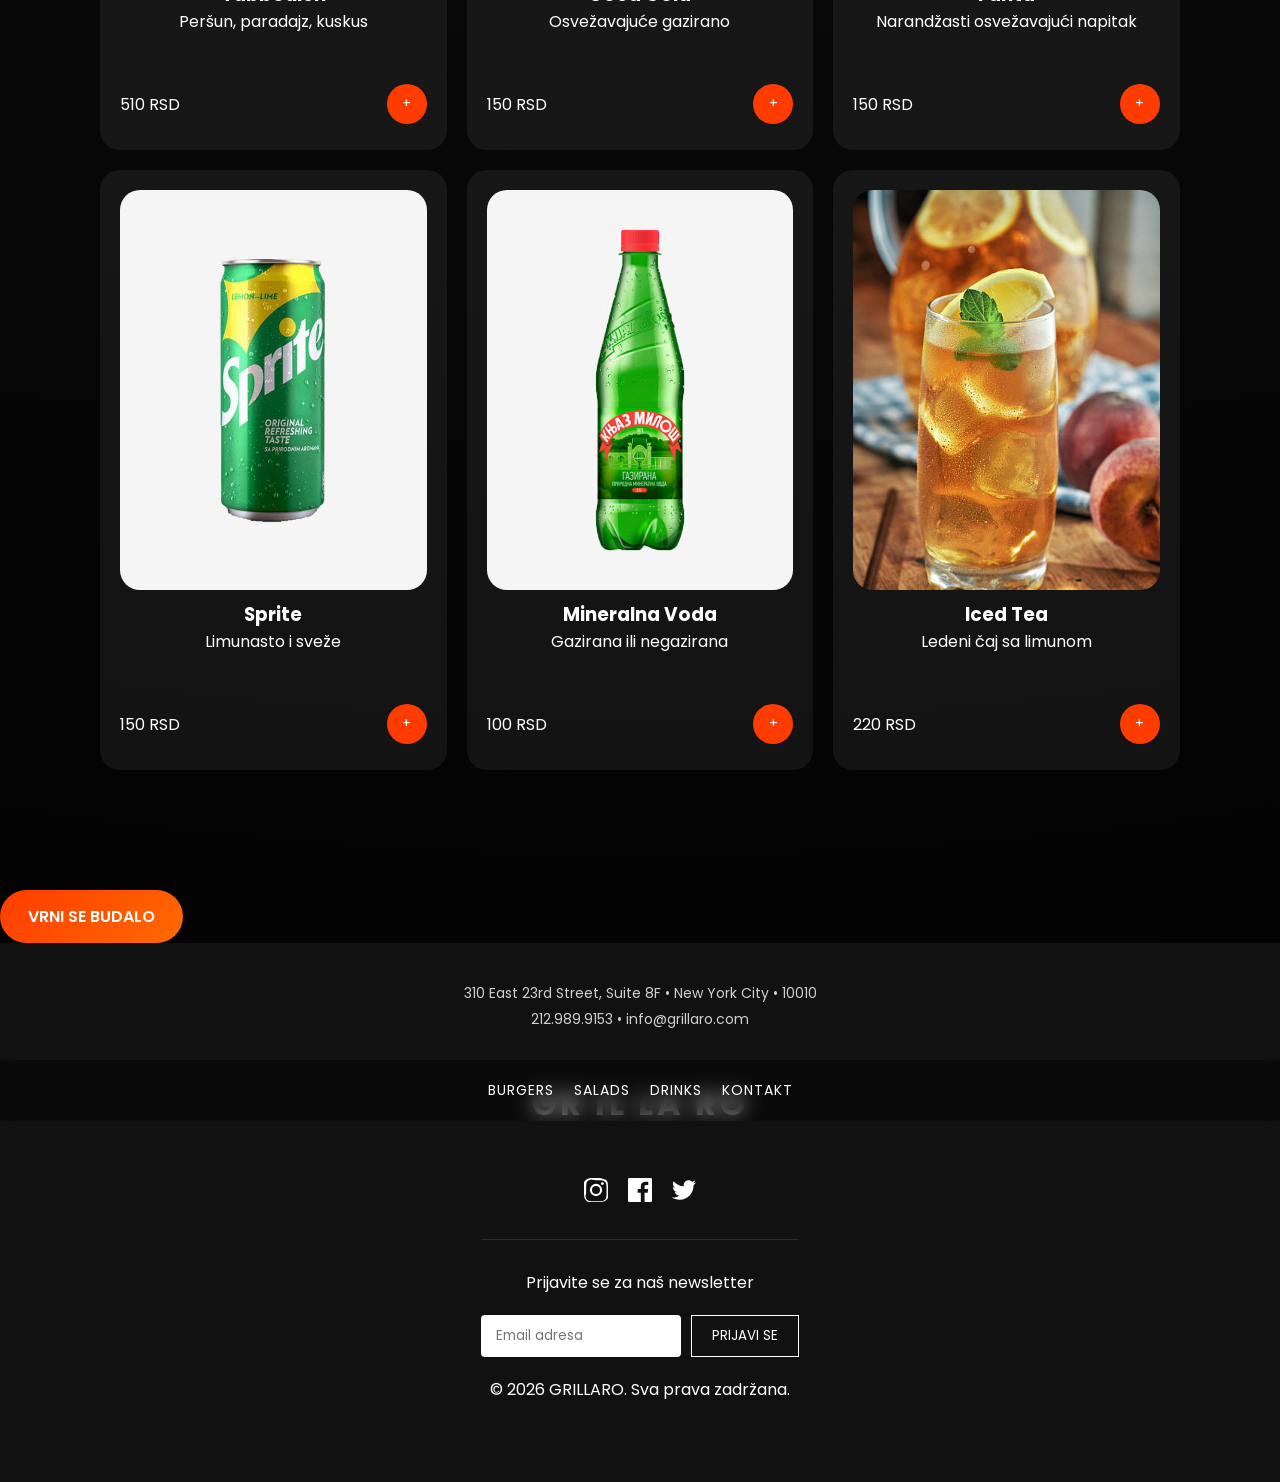
==== commit fa74c02e: "Update menu.html" ====
--- a/menu.html
+++ b/menu.html
@@ -10,9 +10,14 @@
 <body>
 
 <nav>
+
+  <div class="cartt-bttn">
+    <button class="cartt-btn" onclick="toggleCart()">🛒</button>
+  </div>
+  
   <div class="logo">GRILLARO</div>
+  
   <div class="nav-right">
-    <button class="cart-btn" onclick="toggleCart()">🛒 <span id="cart-count">0</span></button>
     <button id="theme-toggle" class="theme-btn">🌙</button>
   </div>
 </nav>
--- a/style.css
+++ b/style.css
@@ -31,6 +31,19 @@
   font-weight: 800;
   letter-spacing: 2px;
 }
+
+  .cartt-btn
+{
+          background: #ffffff26;
+        border: none;
+        padding: 5px 10px;
+        color: white;
+        border-radius: 30px;
+        cursor: pointer;
+        margin-left: 10px;
+        transition: 0.3s;
+}
+
 .cart-btn, .theme-btn {
   background: #ffffff26;
   border: none;
@@ -586,3 +599,941 @@
   body.light .card h3 { color: #111; }
 }
 
+@media (max-width: 600px) {
+  /* SMANJENA POLJA ZA UNOS */
+  .delivery-section {
+    display: grid;
+    grid-template-columns: 1fr 1fr; /* Ime i Prezime u istom redu */
+    gap: 8px;
+    padding: 5px 0;
+  }
+  
+  .delivery-section h3 {
+    grid-column: span 2;
+    font-size: 15px;
+    margin-bottom: 5px;
+  }
+
+  .delivery-section input {
+    padding: 8px 12px;
+    font-size: 13px;
+    margin-bottom: 0;
+    border-radius: 8px;
+  }
+
+  /* Polja koja moraju biti dugačka */
+  #phone, #pickupDate, #pickupTime {
+    grid-column: span 2;
+  }
+
+  /* Smanjujemo i visinu artikala u korpi da bi stalo više */
+  .cart-item {
+    padding: 8px;
+    margin-bottom: 8px;
+  }
+  
+  .cart-img {
+    width: 40px;
+    height: 40px;
+  }
+}
+
+@media (max-width: 360px) {
+  .menu { padding: 80px 16px; }
+  .menu-grid { grid-template-columns: 1fr; gap: 14px; }
+
+  /* Kartica */
+  .card {
+    display: flex;
+    flex-direction: row; /* slika levo, tekst desno */
+    align-items: flex-start;
+    padding: 12px;
+    gap: 12px;
+    background: rgba(255,255,255,0.05);
+    border-radius: 18px;
+    position: relative; /* za apsolutno pozicioniranje cena+dugme */
+    height: 120px; /* minimalna visina kartice */
+  }
+
+  /* Slika */
+  .card img {
+    width: 90px;
+    height: 90px;
+    border-radius: 14px;
+    object-fit: cover;
+    flex-shrink: 0;
+  }
+
+  /* Desni deo */
+  .card-content {
+    display: flex;
+    flex-direction: column;
+    flex: 1;
+    min-width: 0;
+    padding-right: 60px; /* prostor za dugme + cena */
+  }
+
+  /* Ime proizvoda */
+  .card h3 {
+    font-size: 16px;
+    font-weight: 700;
+    margin-bottom: 8px;
+    color: #fff;
+    white-space: normal;
+  }
+
+  /* Sakrivamo opis proizvoda */
+  .card .ingredients {
+    display: none;
+  }
+
+  /* Dugme + i cena u donjem desnom uglu */
+  .price-row {
+    position: absolute;
+    bottom: 12px;
+    right: 12px;
+    display: flex;
+    align-items: center;
+    gap: 6px; /* cena odmah pored dugmeta */
+  }
+
+  .price-row button {
+    width: 36px;
+    height: 36px;
+    background: linear-gradient(135deg, #ff3c00, #ff6a00);
+    border-radius: 12px;
+    border: none;
+    color: white;
+    font-size: 20px;
+    cursor: pointer;
+    box-shadow: 0 3px 8px rgba(255,60,0,0.3);
+  }
+
+  .price-row span {
+    font-size: 16px;
+    font-weight: 700;
+    color: #ff3c00;
+    padding-left: 200px;
+  }
+
+  /* Light mode prilagodbe */
+  body.light .card h3 { color: #111; }
+}
+
+/* GLOBAL */
+* {
+  margin: 0;
+  padding: 0;
+  box-sizing: border-box;
+  font-family: 'Poppins', sans-serif;
+}
+body {
+  background: radial-gradient(circle at top, #1a1a1a, #000);
+  color: #fff;
+  transition: background 0.5s ease, color 0.5s ease;
+}
+
+/* OVO JE JEDINA NOVA LINIJA KOJA TI TREBA ZA FILTERE */
+.hidden { display: none !important; }
+
+/* NAV */
+nav {
+  display: flex;
+  justify-content: space-between;
+  align-items: center;
+  padding: 20px 50px;
+  position: fixed;
+  width: 100%;
+  backdrop-filter: blur(10px);
+  background: rgba(0,0,0,0.4);
+  z-index: 10;
+}
+.logo {
+  font-size: 26px;
+  font-weight: 800;
+  letter-spacing: 2px;
+}
+.cart-btn, .theme-btn {
+  background: #ffffff26;
+  border: none;
+  padding: 5px 10px;
+  color: white;
+  border-radius: 30px;
+  cursor: pointer;
+  margin-left: 10px;
+  transition: 0.3s;
+}
+.cart-btn:hover, .theme-btn:hover { transform: scale(1.05); }
+
+/* HERO */
+.hero {
+  height: 100vh;
+  display: flex;
+  align-items: center;
+  justify-content: center;
+  padding: 0 60px;
+  position: relative;
+  color: white;
+  text-align: center;
+  background: linear-gradient(rgba(0,0,0,0.5), rgba(0,0,0,0.5)),
+              url("https://images.unsplash.com/photo-1600891964599-f61ba0e24092") center/cover no-repeat;
+  background-size: cover;
+  transition: background 0.5s ease, color 0.5s ease;
+}
+.hero-text h1 {
+  font-size: 64px;
+  text-transform: uppercase;
+  letter-spacing: 2px;
+  text-shadow: 0 3px 15px rgba(0,0,0,0.5);
+}
+.hero-text span { color: #ff3c00; }
+.hero-text p {
+  margin-top: 15px;
+  font-size: 20px;
+  text-shadow: 0 2px 10px rgba(0,0,0,0.4);
+}
+.cta {
+  display: inline-block;
+  margin-top: 20px;
+  background: linear-gradient(135deg,#ff3c00,#ff6a00);
+  padding: 14px 28px;
+  border-radius: 30px;
+  color: white;
+  font-weight: 600;
+  text-decoration: none;
+  transition: 0.3s;
+}
+.cta:hover { transform: scale(1.05); box-shadow: 0 5px 15px rgba(255,60,0,0.6); }
+
+/* MENU GRID */
+.menu {
+  padding: 100px 100px;
+}
+.menu h2 {
+  text-align: center;
+  margin-left: auto;
+  margin-right: auto;
+}
+.menu-grid {
+  display: grid;
+  grid-template-columns: repeat(3, 1fr);
+  gap: 20px;
+  margin-top: 40px;
+}
+
+/* KARTICE - VRACENO NA TVOJE */
+.card {
+  background: rgba(255,255,255,0.06);
+  border-radius: 20px;
+  overflow: hidden;
+  padding: 20px;
+  display: flex;
+  flex-direction: column;
+  align-items: center;
+  text-align: center;
+  height: 600px;
+  transition: transform 0.3s ease;
+}
+.card img {
+  width: 100%;
+  height: 400px;
+  object-fit: cover;
+  border-radius: 20px;
+  margin-bottom: 10px;
+}
+
+/* PRICE ROW */
+.price-row {
+  display: flex;
+  justify-content: space-between;
+  align-items: center;
+  width: 100%;
+  padding-top: 50px ;
+}
+.price-row button {
+  width: 40px;
+  height: 40px;
+  border-radius: 50%;
+  background: #ff3c00;
+  border: none;
+  color: white;
+  cursor: pointer;
+  transition: 0.3s;
+}
+.price-row button:hover { transform: scale(1.1); }
+
+/* CART */
+.cart-overlay {
+  position: fixed;
+  inset: 0;
+  background: rgba(0,0,0,.6);
+  backdrop-filter: blur(6px);
+  opacity: 0;
+  pointer-events: none;
+  transition: opacity 0.4s ease;
+  z-index: 90;
+}
+.cart-overlay.active { opacity: 1; pointer-events: all; }
+
+.cart-panel {
+  position: fixed;
+  right: 0;
+  top: 0;
+  width: 400px;
+  height: 100%;
+  background: #111;
+  color: #fff;
+  display: flex;
+  flex-direction: column;
+  padding: 20px;
+  transform: translateX(100%);
+  transition: transform 0.4s ease, background 0.5s ease, color 0.5s ease;
+  border-radius: 20px 0 0 20px;
+  box-shadow: -5px 0 30px rgba(0,0,0,0.7);
+}
+.cart-overlay.active .cart-panel { transform: translateX(0); }
+
+.cart-header {
+  display: flex;
+  justify-content: space-between;
+  align-items: center;
+  padding-bottom: 10px;
+  border-bottom: 1px solid rgba(255,255,255,0.1);
+}
+.cart-header h2 { font-size: 22px; font-weight: 700; }
+
+.close-cart {
+  width: 36px;
+  height: 36px;
+  border-radius: 50%;
+  background: rgba(255,255,255,0.08);
+  border: 1px solid rgba(255,255,255,0.15);
+  display: flex;
+  align-items: center;
+  justify-content: center;
+  cursor: pointer;
+  position: relative;
+  transition: 0.3s;
+}
+.close-cart span {
+  position: absolute;
+  width: 16px;
+  height: 2px;
+  background: white;
+  border-radius: 2px;
+}
+.close-cart span:first-child { transform: rotate(45deg); }
+.close-cart span:last-child { transform: rotate(-45deg); }
+
+.cart-items { flex:1; overflow-y:auto; margin: 15px 0; }
+.cart-item {
+  display:flex;
+  gap:15px;
+  align-items:center;
+  background: rgba(255,255,255,0.05);
+  padding: 12px;
+  border-radius: 15px;
+  margin-bottom: 12px;
+}
+.cart-img { width:60px; height:60px; object-fit:cover; border-radius:10px; }
+
+.cart-controls {
+  display:flex;
+  align-items:center;
+  gap:8px;
+  margin-top:5px;
+}
+.cart-controls button {
+  width:32px;
+  height:32px;
+  border-radius:50%;
+  background: #ff3c00;
+  border:none;
+  color:white;
+  font-size:18px;
+  font-weight:600;
+  cursor:pointer;
+}
+
+.delivery-section { padding:20px 0; }
+.delivery-section input {
+  width:100%; margin-bottom:15px; padding: 14px 16px; border-radius: 14px;
+  border: 1px solid rgba(255,255,255,0.2); background: rgba(255,255,255,0.05); color: #fff;
+}
+
+.checkout-btn {
+  width:100%; padding:14px; background: linear-gradient(135deg,#ff3c00,#ff6a00);
+  border:none; border-radius:30px; color:white; font-weight:600; cursor:pointer;
+}
+
+/* LIGHT MODE - VRACENO TVOJE */
+body.light { background:#f8f8f8; color:#111; }
+body.light nav { background: rgba(255,255,255,0.8); color:#111; }
+body.light .card { background: rgba(255,255,255,0.9); color:#111; }
+body.light .cart-panel { background:#ffffff; color:#111; }
+body.light .card .ingredients, body.light .card p { color: #333; }
+
+/* TABS I FILTERI - VRACENO TVOJE */
+.tabs { display: flex; justify-content: center; flex-wrap: wrap; gap: 15px; margin-bottom: 30px; }
+.tab-btn {
+  padding: 10px 50px; border: none; border-radius: 30px; cursor: pointer;
+  background: rgba(255,60,0,0.2); color: white; font-weight: 600; transition: 0.3s;
+}
+.tab-btn.active { background: linear-gradient(135deg,#ff3c00,#ff6a00); }
+
+.filters { display: flex; justify-content: center; flex-wrap: wrap; gap: 15px; margin-bottom: 30px; }
+
+/* RESPONSIVE - VRACEN TVOJ ORIGINALNI MOBILNI DIZAJN */
+@media (max-width: 1024px) { .menu-grid { grid-template-columns: repeat(2, 1fr); } }
+@media (max-width: 600px) {
+  .menu { padding: 80px 16px; }
+  .menu-grid { grid-template-columns: 1fr; gap: 14px; }
+  .card { flex-direction: row; height: auto; padding: 12px; text-align: left; align-items: flex-start; border-radius: 18px; }
+  .card img { width: 90px; height: 90px; border-radius: 14px; margin-bottom: 0; margin-right: 12px; flex-shrink: 0; }
+  .card-content { flex: 1; display: flex; flex-direction: column; justify-content: space-between; min-height: 90px; }
+  .cart-panel { width: 85%; }
+}
+
+/* FOOTER - TVOJ ORIGINALNI */
+footer { background: #111; color: #ffffff; padding: 40px 20px; text-align: center; }
+.footer-logo { font-size: 32px; font-weight: 700; letter-spacing: 4px; margin: 20px 0; }
+.footer-social a svg { width: 24px; height: 24px; fill: currentColor; }
+
+.hidden { display: none !important; }
+
+/* LIGHT MODE SPECIFIČNE POPRAVKE ZA KORPU */
+body.light .cart-panel { 
+    background: #ffffff; 
+    color: #111; 
+    box-shadow: -5px 0 30px rgba(0,0,0,0.1); 
+}
+body.light .cart-header { border-bottom: 1px solid #ddd; }
+body.light .cart-item { background: #f0f0f0; color: #111; }
+body.light .cart-item strong { color: #000; }
+body.light .close-cart { background: #eee; border-color: #ddd; }
+body.light .close-cart span { background: #111; }
+body.light .delivery-section input {
+    background: #fff;
+    border: 1px solid #ccc;
+    color: #111;
+}
+body.light .delivery-section h3 { color: #111; }
+body.light .summary span { color: #333; }
+
+/* Razdvajanje teksta i cene u dnu korpe */
+.summary div {
+    display: flex;
+    justify-content: space-between; /* Ovo gura cenu skroz desno */
+    align-items: center;
+    margin-bottom: 10px;
+    width: 100%;
+}
+
+.summary .grand {
+    margin-top: 15px;
+    padding-top: 15px;
+    border-top: 1px solid rgba(255, 255, 255, 0.1);
+    font-size: 1.2rem;
+    font-weight: 700;
+}
+
+/* Prilagođavanje za Light Mode da se vidi linija razgraničenja */
+body.light .summary .grand {
+    border-top: 1px solid #ddd;
+}
+
+@media (max-width: 600px) {
+  /* Smanjujemo padding celog panela da dobijemo prostor */
+  .cart-panel { 
+    width: 85%; 
+    padding: 15px; 
+  }
+
+  /* Sekcija sa podacima postaje kompaktnija */
+  .delivery-section {
+    padding: 10px 0;
+    display: grid;
+    grid-template-columns: 1fr 1fr; /* Stavlja Ime i Prezime u isti red */
+    gap: 8px;
+  }
+
+  .delivery-section h3 {
+    grid-column: span 2; /* Naslov preko oba reda */
+    font-size: 16px;
+    margin-bottom: 5px;
+  }
+
+  .delivery-section input {
+    padding: 10px;
+    margin-bottom: 0; /* Gap preuzima razmak */
+    font-size: 14px;
+    border-radius: 10px;
+  }
+
+  /* Telefon, Datum i Vreme preko celog reda radi preglednosti */
+  #phone, #pickupDate, #pickupTime {
+    grid-column: span 2;
+  }
+
+  /* Smanjujemo i artikle u korpi da bi ih stalo više */
+  .cart-item {
+    padding: 8px;
+    gap: 10px;
+  }
+  
+  .cart-img {
+    width: 45px;
+    height: 45px;
+  }
+}
+
+/* FOOTER - TVOJ ORIGINALNI STIL */
+footer {
+  background: #111;
+  color: #ffffff;
+  padding: 40px 20px;
+  text-align: center;
+}
+
+.footer-top {
+  margin-bottom: 30px;
+}
+
+.footer-top p {
+  font-size: 14px;
+  margin-bottom: 5px;
+  opacity: 0.8;
+}
+
+.footer-top a {
+  color: #fff;
+  text-decoration: none;
+}
+
+.footer-middle {
+  display: flex;
+  flex-direction: column;
+  align-items: center;
+  gap: 30px;
+  margin-bottom: 40px;
+}
+
+.footer-menu {
+  display: flex;
+  gap: 20px;
+  flex-wrap: wrap;
+  justify-content: center;
+}
+
+.footer-menu a {
+  color: #fff;
+  text-decoration: none;
+  font-size: 14px;
+  text-transform: uppercase;
+  letter-spacing: 1px;
+}
+
+/* TVOJ LOGO: GR IL LA RO horizontalno */
+.footer-logo {
+  font-size: 32px;
+  font-weight: 700;
+  letter-spacing: 4px;
+  display: flex;
+  gap: 10px;
+  justify-content: center;
+}
+
+.footer-social {
+  display: flex;
+  gap: 20px;
+  justify-content: center;
+}
+
+.footer-social a {
+  color: #fff;
+  transition: 0.3s;
+}
+
+.footer-bottom {
+  border-top: 1px solid rgba(255,255,255,0.1);
+  padding-top: 30px;
+}
+
+.footer-newsletter {
+  display: flex;
+  justify-content: center;
+  gap: 10px;
+  margin: 20px 0;
+}
+
+.footer-newsletter input {
+  padding: 10px 15px;
+  border-radius: 4px;
+  border: none;
+  width: 200px;
+}
+
+.footer-newsletter button {
+  padding: 10px 20px;
+  background: transparent;
+  color: #fff;
+  border: 1px solid #fff;
+  cursor: pointer;
+  transition: 0.3s;
+}
+
+.footer-newsletter button:hover {
+  background: #fff;
+  color: #000;
+}
+
+@media (max-width: 600px) {
+  /* SMANJENA POLJA ZA UNOS */
+  .delivery-section {
+    display: grid;
+    grid-template-columns: 1fr 1fr; /* Ime i Prezime u istom redu */
+    gap: 8px;
+    padding: 5px 0;
+  }
+  
+  .delivery-section h3 {
+    grid-column: span 2;
+    font-size: 15px;
+    margin-bottom: 5px;
+  }
+
+  .delivery-section input {
+    padding: 8px 12px;
+    font-size: 13px;
+    margin-bottom: 0;
+    border-radius: 8px;
+  }
+
+  /* Polja koja moraju biti dugačka */
+  #phone, #pickupDate, #pickupTime {
+    grid-column: span 2;
+  }
+
+  /* Smanjujemo i visinu artikala u korpi da bi stalo više */
+  .cart-item {
+    padding: 8px;
+    margin-bottom: 8px;
+  }
+  
+  .cart-img {
+    width: 40px;
+    height: 40px;
+  }
+}
+
+@media (max-width: 600px) {
+  .menu { padding: 80px 16px; }
+  .menu-grid { grid-template-columns: 1fr; gap: 14px; }
+
+  /* Kartica */
+  .card {
+    display: flex;
+    flex-direction: row; /* slika levo, tekst desno */
+    align-items: flex-start;
+    padding: 12px;
+    gap: 12px;
+    background: rgba(255,255,255,0.05);
+    border-radius: 18px;
+    position: relative; /* za apsolutno pozicioniranje cena+dugme */
+    height: 120px; /* minimalna visina kartice */
+  }
+
+  /* Slika */
+  .card img {
+    width: 90px;
+    height: 90px;
+    border-radius: 14px;
+    object-fit: cover;
+    flex-shrink: 0;
+  }
+
+  /* Desni deo */
+  .card-content {
+    display: flex;
+    flex-direction: column;
+    flex: 1;
+    min-width: 0;
+    padding-right: 60px; /* prostor za dugme + cena */
+  }
+
+  /* Ime proizvoda */
+  .card h3 {
+    font-size: 16px;
+    font-weight: 700;
+    margin-bottom: 8px;
+    color: #fff;
+    white-space: normal;
+  }
+
+  /* Sakrivamo opis proizvoda */
+  .card .ingredients {
+    display: none;
+  }
+
+  /* Dugme + i cena u donjem desnom uglu */
+  .price-row {
+    position: absolute;
+    bottom: 12px;
+    right: 12px;
+    display: flex;
+    align-items: center;
+    gap: 6px; /* cena odmah pored dugmeta */
+  }
+
+  .price-row button {
+    width: 36px;
+    height: 36px;
+    background: linear-gradient(135deg, #ff3c00, #ff6a00);
+    border-radius: 12px;
+    border: none;
+    color: white;
+    font-size: 20px;
+    cursor: pointer;
+    box-shadow: 0 3px 8px rgba(255,60,0,0.3);
+  }
+
+  .price-row span {
+    font-size: 16px;
+    font-weight: 700;
+    color: #ff3c00;
+    padding-left: 130px;
+  }
+
+  /* Light mode prilagodbe */
+  body.light .card h3 { color: #111; }
+}
+
+@media (max-width: 600px) {
+  /* SMANJENA POLJA ZA UNOS */
+  .tabs {
+    display: grid;
+    grid-template-columns: 4fr 1fr; /* Ime i Prezime u istom redu */
+    margin: 20px;
+    padding: 10px 50px;
+
+  }
+  .delivery-section {
+    display: grid;
+    grid-template-columns: 1fr 1fr; /* Ime i Prezime u istom redu */
+    gap: 8px;
+    padding: 5px 0;
+  }
+  
+  .delivery-section h3 {
+    grid-column: span 2;
+    font-size: 15px;
+    margin-bottom: 5px;
+  }
+
+  .delivery-section input {
+    padding: 8px 12px;
+    font-size: 13px;
+    margin-bottom: 0;
+    border-radius: 8px;
+  }
+
+  .cartt-btn
+{
+          background: #ffffff26;
+        border: none;
+        padding: 5px 10px;
+        color: white;
+        border-radius: 30px;
+        cursor: pointer;
+        margin-left: 10px;
+        transition: 0.3s;
+}
+  /* Polja koja moraju biti dugačka */
+  #phone, #pickupDate, #pickupTime {
+    grid-column: span 2;
+  }
+
+  /* Smanjujemo i visinu artikala u korpi da bi stalo više */
+  .cart-item {
+    padding: 8px;
+    margin-bottom: 8px;
+  }
+  
+  .cart-img {
+    width: 40px;
+    height: 40px;
+  }
+}
+
+@media (max-width: 400px) {
+  .menu { padding: 80px 16px; }
+  .menu-grid { grid-template-columns: 1fr; gap: 14px; }
+
+  /* Kartica */
+  .card {
+    display: flex;
+    flex-direction: row; /* slika levo, tekst desno */
+    align-items: flex-start;
+    padding: 12px;
+    gap: 12px;
+    background: rgba(255,255,255,0.05);
+    border-radius: 18px;
+    position: relative; /* za apsolutno pozicioniranje cena+dugme */
+    height: 120px; /* minimalna visina kartice */
+  }
+
+  .cartt-btn {
+background: #ffffff26;
+    border: none;
+    padding: 5px 10px;
+    color: white;
+    border-radius: 30px;
+    cursor: pointer;
+    margin-left: 10px;
+    transition: 0.3s;
+  }
+
+    .cartt-bttn {
+        display: flex;
+        position: relative;
+        margin-left: -30px;
+  }
+
+  /* Slika */
+  .card img {
+    width: 90px;
+    height: 90px;
+    border-radius: 14px;
+    object-fit: cover;
+    flex-shrink: 0;
+  }
+
+  /* Desni deo */
+  .card-content {
+    display: flex;
+    flex-direction: column;
+    flex: 1;
+    min-width: 0;
+    padding-right: 60px; /* prostor za dugme + cena */
+  }
+
+  /* Ime proizvoda */
+  .card h3 {
+    font-size: 16px;
+    font-weight: 700;
+    margin-bottom: 8px;
+    color: #fff;
+    white-space: normal;
+  }
+
+  /* Sakrivamo opis proizvoda */
+  .card .ingredients {
+    display: none;
+  }
+
+  /* Dugme + i cena u donjem desnom uglu */
+  .price-row {
+    position: absolute;
+    bottom: 12px;
+    right: 12px;
+    display: flex;
+    align-items: center;
+    gap: 6px; /* cena odmah pored dugmeta */
+  }
+
+  .price-row button {
+    width: 36px;
+    height: 36px;
+    background: linear-gradient(135deg, #ff3c00, #ff6a00);
+    border-radius: 12px;
+    border: none;
+    color: white;
+    font-size: 20px;
+    cursor: pointer;
+    box-shadow: 0 3px 8px rgba(255,60,0,0.3);
+  }
+
+  .price-row span {
+    font-size: 16px;
+    font-weight: 700;
+    color: #ff3c00;
+    padding-left: 130px;
+  }
+
+  /* Light mode prilagodbe */
+  body.light .card h3 { color: #111; }
+}
+
+
+@media (max-width: 768px) {
+  /* Smanjujemo padding celog panela da dobijemo prostor */
+.logo {
+  width: 100%;
+  text-align:center;
+}
+
+  .cartt-btn
+{
+          background: #ffffff26;
+        border: none;
+        padding: 5px 10px;
+        color: white;
+        border-radius: 30px;
+        cursor: pointer;
+        margin-left: 10px;
+        transition: 0.3s;
+}
+}
+
+.nav-right{
+position: absolute;
+display: flex;
+align-items: center;
+top: 20px;
+right: 15px;
+}
+
+.tabs button {
+box-sizing: border-box;
+}
+
+
+@media (max-width: 1024px) {
+  /* Smanjujemo padding celog panela da dobijemo prostor */
+.logo {
+  width: 100%;
+  text-align:center;
+}
+
+  .cartt-btn
+{
+          background: #ffffff26;
+        border: none;
+        padding: 5px 10px;
+        color: white;
+        border-radius: 30px;
+        cursor: pointer;
+        margin-left: 10px;
+        transition: 0.3s;
+}
+}
+
+@media (max-width: 1920px) {
+  /* Smanjujemo padding celog panela da dobijemo prostor */
+.logo {
+  width: 100%;
+  text-align:center;
+}
+
+  .cartt-btn
+{
+          background: #ffffff26;
+        border: none;
+        padding: 5px 10px;
+        color: white;
+        border-radius: 30px;
+        cursor: pointer;
+        margin-left: 10px;
+        transition: 0.3s;
+}
+}
